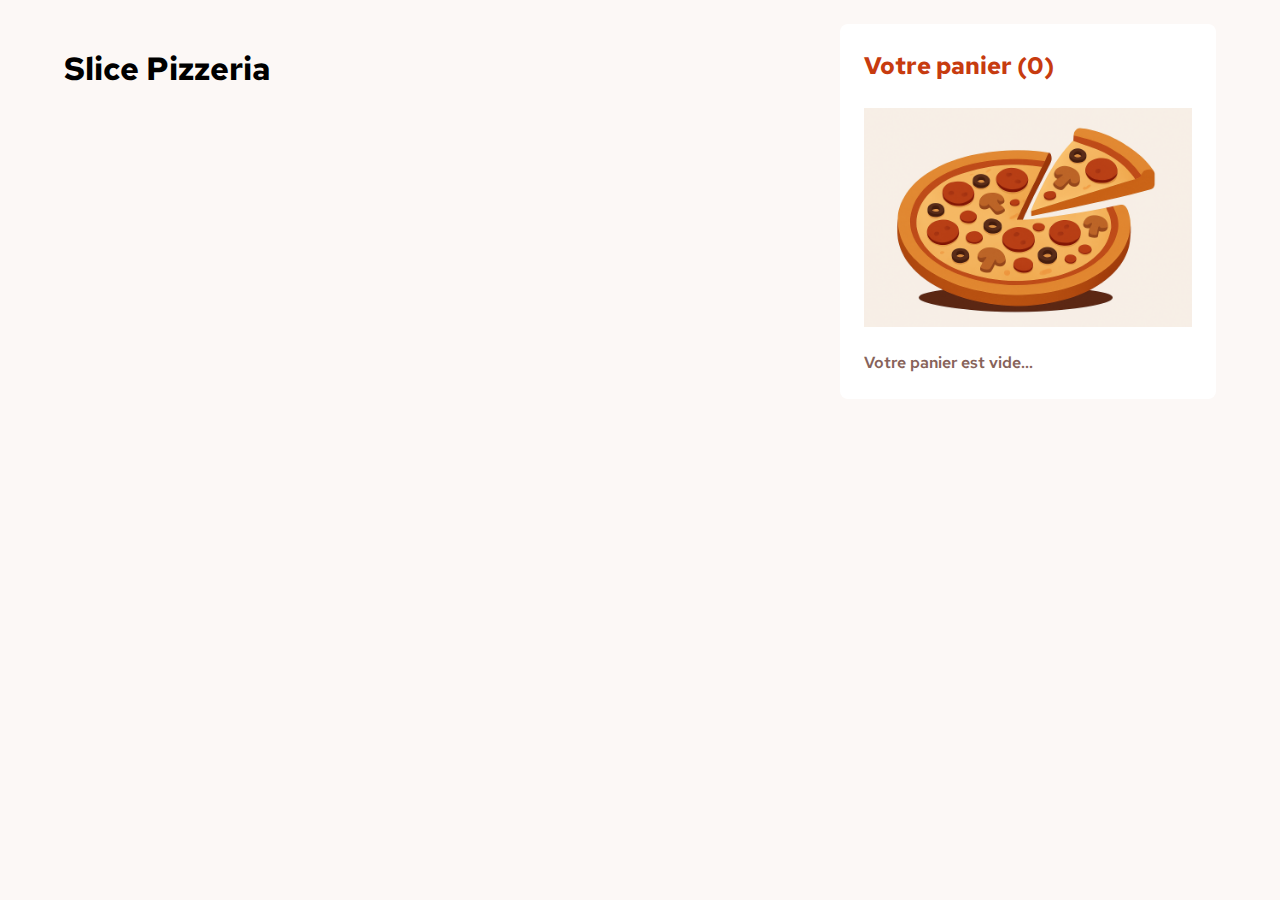
==== index.html @ 66b96045 "0.0.1" ====
<!DOCTYPE html>
<html lang="FR-fr">
  <head>
    <meta charset="UTF-8" />
    <meta name="viewport" content="width=device-width, initial-scale=1.0" />

    <title>Eden School - Slice Pizzeria</title>

    <link rel="preconnect" href="https://fonts.googleapis.com" />
    <link rel="preconnect" href="https://fonts.gstatic.com" crossorigin />
    <link
      href="https://fonts.googleapis.com/css2?family=Red+Hat+Text:ital,wght@0,300..700;1,300..700&display=swap"
      rel="stylesheet"
    />

    <link rel="stylesheet" href="./css/normalize.css" />
    <link rel="stylesheet" href="./css/reset.css" />
    <link rel="stylesheet" href="./css/main.css" />
  </head>
  <body>
    <main class="main-wrapper">
      <section>
        <h1>Slice Pizzeria</h1>
        <div class="pizzas-wrapper">
          <div class="pizza-item">
            <img
              class="pizza-picture"
              src="https://cdn.dummyjson.com/recipe-images/1.webp"
              alt=""
            />
            <span class="add-to-cart-btn">
              <img
                src="./images/carbon_shopping-cart-plus.svg"
                alt=""
                srcset=""
              />
              Ajouter au panier
            </span>
            <ul class="pizza-infos">
              <li class="pizza-name">Pizza Margarita</li>
              <li class="pizza-price">$16.99</li>
            </ul>
          </div>
          <div class="pizza-item">
            <img
              class="pizza-picture"
              src="https://cdn.dummyjson.com/recipe-images/1.webp"
              alt=""
            />
            <span class="add-to-cart-btn">
              <img
                src="./images/carbon_shopping-cart-plus.svg"
                alt=""
                srcset=""
              />
              Ajouter au panier
            </span>
            <ul class="pizza-infos">
              <li class="pizza-name">Pizza Margarita</li>
              <li class="pizza-price">$16.99</li>
            </ul>
          </div>
          <div class="pizza-item">
            <img
              class="pizza-picture"
              src="https://cdn.dummyjson.com/recipe-images/1.webp"
              alt=""
            />
            <span class="add-to-cart-btn">
              <img
                src="./images/carbon_shopping-cart-plus.svg"
                alt=""
                srcset=""
              />
              Ajouter au panier
            </span>
            <ul class="pizza-infos">
              <li class="pizza-name">Pizza Margarita</li>
              <li class="pizza-price">$16.99</li>
            </ul>
          </div>
          <div class="pizza-item">
            <img
              class="pizza-picture"
              src="https://cdn.dummyjson.com/recipe-images/1.webp"
              alt=""
            />
            <span class="add-to-cart-btn">
              <img
                src="./images/carbon_shopping-cart-plus.svg"
                alt=""
                srcset=""
              />
              Ajouter au panier
            </span>
            <ul class="pizza-infos">
              <li class="pizza-name">Pizza Margarita</li>
              <li class="pizza-price">$16.99</li>
            </ul>
          </div>
          <div class="pizza-item">
            <img
              class="pizza-picture"
              src="https://cdn.dummyjson.com/recipe-images/1.webp"
              alt=""
            />
            <span class="add-to-cart-btn">
              <img
                src="./images/carbon_shopping-cart-plus.svg"
                alt=""
                srcset=""
              />
              Ajouter au panier
            </span>
            <ul class="pizza-infos">
              <li class="pizza-name">Pizza Margarita</li>
              <li class="pizza-price">$16.99</li>
            </ul>
          </div>
          <div class="pizza-item">
            <img
              class="pizza-picture"
              src="https://cdn.dummyjson.com/recipe-images/1.webp"
              alt=""
            />
            <span class="add-to-cart-btn">
              <img
                src="./images/carbon_shopping-cart-plus.svg"
                alt=""
                srcset=""
              />
              Ajouter au panier
            </span>
            <ul class="pizza-infos">
              <li class="pizza-name">Pizza Margarita</li>
              <li class="pizza-price">$16.99</li>
            </ul>
          </div>
          <div class="pizza-item">
            <img
              class="pizza-picture"
              src="https://cdn.dummyjson.com/recipe-images/1.webp"
              alt=""
            />
            <span class="add-to-cart-btn">
              <img
                src="./images/carbon_shopping-cart-plus.svg"
                alt=""
                srcset=""
              />
              Ajouter au panier
            </span>
            <ul class="pizza-infos">
              <li class="pizza-name">Pizza Margarita</li>
              <li class="pizza-price">$16.99</li>
            </ul>
          </div>
          <div class="pizza-item">
            <img
              class="pizza-picture"
              src="https://cdn.dummyjson.com/recipe-images/1.webp"
              alt=""
            />
            <span class="add-to-cart-btn">
              <img
                src="./images/carbon_shopping-cart-plus.svg"
                alt=""
                srcset=""
              />
              Ajouter au panier
            </span>
            <ul class="pizza-infos">
              <li class="pizza-name">Pizza Margarita</li>
              <li class="pizza-price">$16.99</li>
            </ul>
          </div>
          <div class="pizza-item">
            <img
              class="pizza-picture"
              src="https://cdn.dummyjson.com/recipe-images/1.webp"
              alt=""
            />
            <span class="add-to-cart-btn">
              <img
                src="./images/carbon_shopping-cart-plus.svg"
                alt=""
                srcset=""
              />
              Ajouter au panier
            </span>
            <ul class="pizza-infos">
              <li class="pizza-name">Pizza Margarita</li>
              <li class="pizza-price">$16.99</li>
            </ul>
          </div>
        </div>
      </section>
      <aside class="basket-aside">
        <h2>Votre panier (<span class="basket-aside-size">0</span>)</h2>
        <div class="empty-basket">
          <img src="./images/pizza.png" alt="" />
          <p>Votre panier est vide...</p>
        </div>
      </aside>
    </main>
    <script src="./js/app.js"></script>
  </body>
</html>
---- css/main.css ----
:root {
  --beaver: #87635a;
  --black: #000;
  --clam-shell: #caafa7;
  --dawn-pink: #f5eeec;
  --fantasy: #fcf8f6;
  --graphite: #260f08;
  --mountain-meadow: #1ea575;
  --parlap: #ad8a85;
  --tia-maria: #c73b0f;
  --white: #fff;

  --red-hat-ff: "Red Hat Text", sans-serif;
}

.hidden {
  display: none !important;
}

body {
  background-color: var(--fantasy);
  padding-bottom: 24px;
  font-family: var(--red-hat-ff);
}

.main-wrapper {
  margin-left: auto;
  margin-right: auto;
  width: 90%;
}

.pizzas-wrapper {
  display: grid;
  gap: 24px;
  margin-bottom: 40px;
}

.pizza-picture {
  border-radius: 8px;
  height: 212px;
  object-fit: cover;
  width: 100%;
  border: 2px solid var(--fantasy);
}

.pizza-picture-active {
  border: 2px solid var(--tia-maria);
}

.add-to-cart-btn {
  align-items: center;
  background-color: var(--white);
  border-radius: 24px;
  border: 1px solid var(--beaver);
  min-width: 160px;
  min-height: 40px;
  cursor: pointer;
  display: flex;
  font-size: 14px;
  gap: 8px;
  justify-content: center;
  margin-left: auto;
  margin-right: auto;
  padding: 8px 24px;
  position: relative;
  top: -20px;
  width: fit-content;
  font-weight: 600;
}

.add-to-cart-btn-active {
  background-color: var(--tia-maria);
  border: 1px solid var(--tia-maria);
  color: var(--white);
  border: none;
  min-width: 160px;
  justify-content: space-between;
  cursor: default;
  padding: 8px 12px;
}

.add-to-cart-btn_sub-btn {
  cursor: pointer;
}

.pizza-infos {
  list-style-type: none;
  padding-left: 0;
}

.pizza-price {
  color: var(--tia-maria);
  font-weight: 700;
}

.basket-aside {
  background-color: var(--white);
  padding: 24px;
  border-radius: 8px;
}

.basket-aside h2 {
  color: var(--tia-maria);
  font-weight: 700;
  margin-bottom: 24px;
}

.empty-basket img {
  max-height: 256px;
}

.empty-basket p {
  margin-top: 24px;
  font-weight: 600;
  color: var(--beaver);
}

.basket-products {
  list-style-type: none;
  padding-left: 0;
}

.basket-product-item {
  position: relative;
  display: flex;
  flex-direction: column;
  margin-bottom: 16px;
  padding-bottom: 16px;
  border-bottom: 1px solid var(--dawn-pink);
}

.basket-product-item-name {
  font-weight: 600;
  display: inline-block;
  margin-bottom: 8px;
}

.basket-product-details-quantity {
  color: var(--tia-maria);
  display: inline-block;
  margin-right: 8px;
  font-weight: 600;
}

.basket-product-details-unit-price {
  color: var(--parlap);
  display: inline-block;
  margin-right: 8px;
  font-weight: 400;
}

.basket-product-details-total-price {
  color: var(--beaver);
  font-weight: 600;
}

.basket-product-remove-icon {
  position: absolute;
  right: 0;
  top: 40%;
  transform: translateY(-50%);
  cursor: pointer;
}

.total-order {
  display: flex;
  justify-content: space-between;
  align-items: center;
  margin-bottom: 16px;
}

.total-order-price {
  font-weight: 700;
  font-size: 32px;
}

.delivery-info {
  background-color: var(--dawn-pink);
  padding: 12px 16px;
  text-align: center;
  font-weight: 300;
  margin-bottom: 24px;
  border-radius: 4px;
}

.delivery-info span {
  font-weight: 600;
}

.confirm-order-btn,
.new-order-btn {
  background-color: var(--tia-maria);
  color: var(--white);
  display: block;
  text-align: center;
  padding-top: 12px;
  padding-bottom: 12px;
  text-decoration: none;
  border-radius: 24px;
}

.body-full {
  overflow: hidden;
}

.order-modal-wrapper {
  position: absolute;
  left: 0;
  bottom: 0;
  height: 100vh;
  width: 100vw;
  background-color: rgba(0, 0, 0, 0.4);
  content: "";
}

.order-modal {
  position: absolute;
  left: 0;
  bottom: 0;
  height: 80vh;
  width: 100vw;
  background-color: var(--white);
  content: "";
  z-index: 10;
  padding: 40px 24px 24px;
  overflow: scroll;
}

.order-modal-title {
  font-size: 42px;
  font-weight: 700;
  line-height: 48px;
  margin-bottom: 8px;
  margin-top: 24px;
}

.order-modal-subtitle {
  color: var(--beaver);
  margin-bottom: 24px;
}

.order-detail {
  list-style-type: none;
  padding-left: 0;
  background-color: var(--fantasy);
  padding: 24px;
  margin-bottom: 16px;
}

.order-detail-product-item {
  display: grid;
  grid-template-columns: 48px auto auto auto auto;
  grid-template-areas:
    "product-image product-name product-name product-name product-total-price"
    "product-image product-quantity product-unit-price product-unit-price product-total-price";
  gap: 8px 12px;
  margin-bottom: 24px;
  padding-bottom: 24px;
  border-bottom: 1px solid var(--dawn-pink);
  align-items: center;
}

.order-detail-product-image {
  grid-area: product-image;
  width: 100%;
  height: auto;
  object-fit: cover;
  border-radius: 4px;
  display: block;
}

.order-detail-product-name {
  grid-area: product-name;
  font-weight: 700;
}

.order-detail-product-quantity {
  grid-area: product-quantity;
  color: var(--tia-maria);
  font-weight: 600;
}

.order-detail-product-unit-price {
  grid-area: product-unit-price;
  color: var(--beaver);
}

.order-detail-product-total-price {
  grid-area: product-total-price;
  align-self: center;
  justify-self: right;
  font-weight: 600;
}

.order-detail-total-price {
  display: flex;
  align-items: center;
  justify-content: space-between;
}

@media screen and (min-width: 768px) {
  .pizzas-wrapper {
    grid-template-columns: repeat(3, 1fr);
  }

  .order-modal {
    left: 50%;
    bottom: 50%;
    height: fit-content;
    width: 90%;
    transform: translate(-50%, 50%);
    border-radius: 8px;
  }
}

@media screen and (min-width: 1024px) {
  .main-wrapper {
    display: grid;
    grid-template-columns: 2fr 1fr;
    gap: 24px;
    padding-top: 24px;
  }

  .basket-aside {
    height: max-content;
    position: sticky;
    top: 24px;
  }

  .order-modal {
    width: 640px;
  }
}
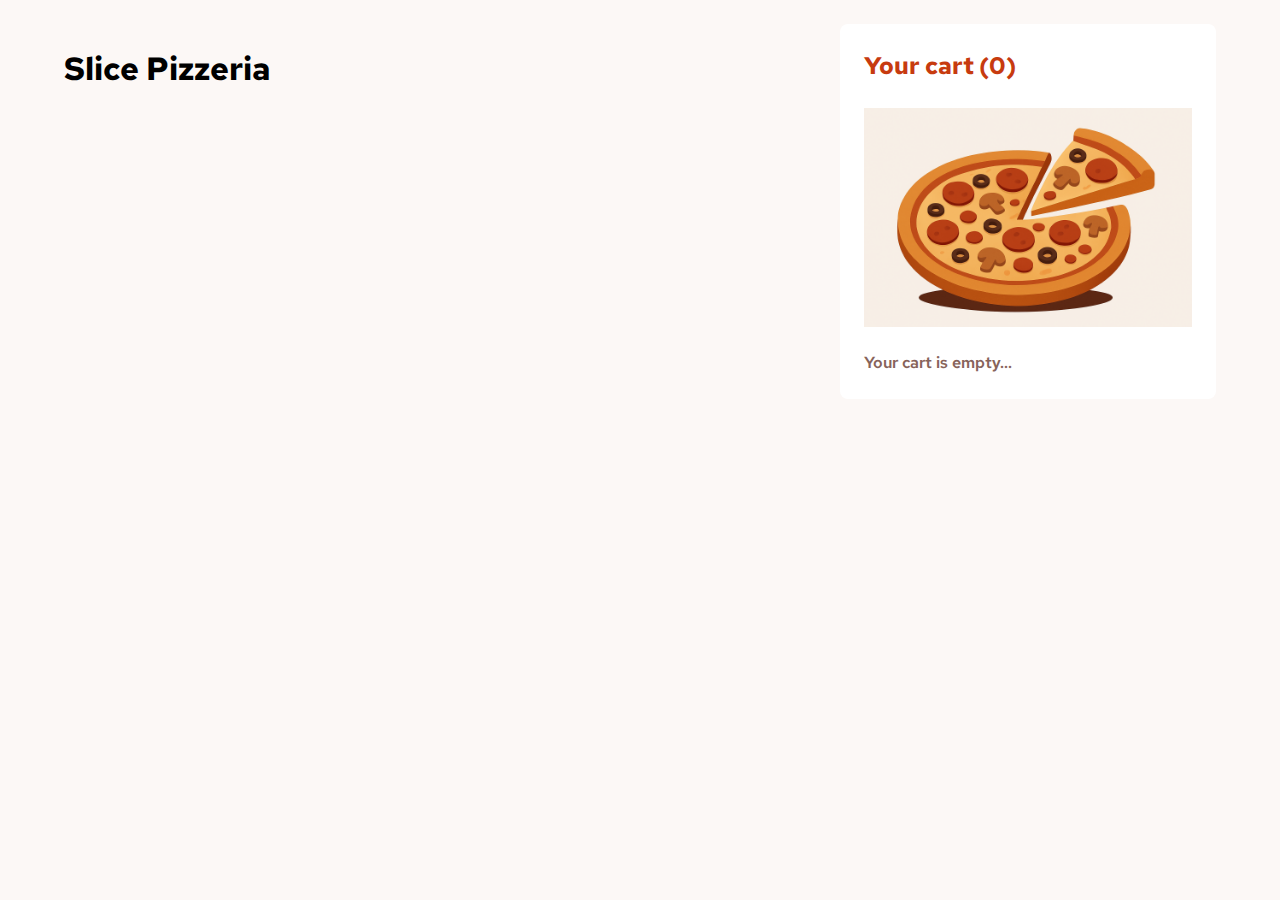
==== commit 60a9cb30: "0.0.2" ====
--- a/index.html
+++ b/index.html
@@ -196,10 +196,21 @@
         </div>
       </section>
       <aside class="basket-aside">
-        <h2>Votre panier (<span class="basket-aside-size">0</span>)</h2>
+        <h2>Your cart (<span class="basket-aside-size">0</span>)</h2>
         <div class="empty-basket">
           <img src="./images/pizza.png" alt="" />
-          <p>Votre panier est vide...</p>
+          <p>Your cart is empty...</p>
+        </div>
+        <div class="baskets-with-pizza hidden">
+          <ul class="basket-products"></ul>
+          <p class="total-order">
+            <span class="total-order-title">Order total</span>
+            <span class="total-order-price">$46.50</span>
+          </p>
+          <p class="delivery-info">
+            This is a <span>carbon neutral</span> delivery
+          </p>
+          <a href="#" class="confirm-order-btn"> Confirm order </a>
         </div>
       </aside>
     </main>
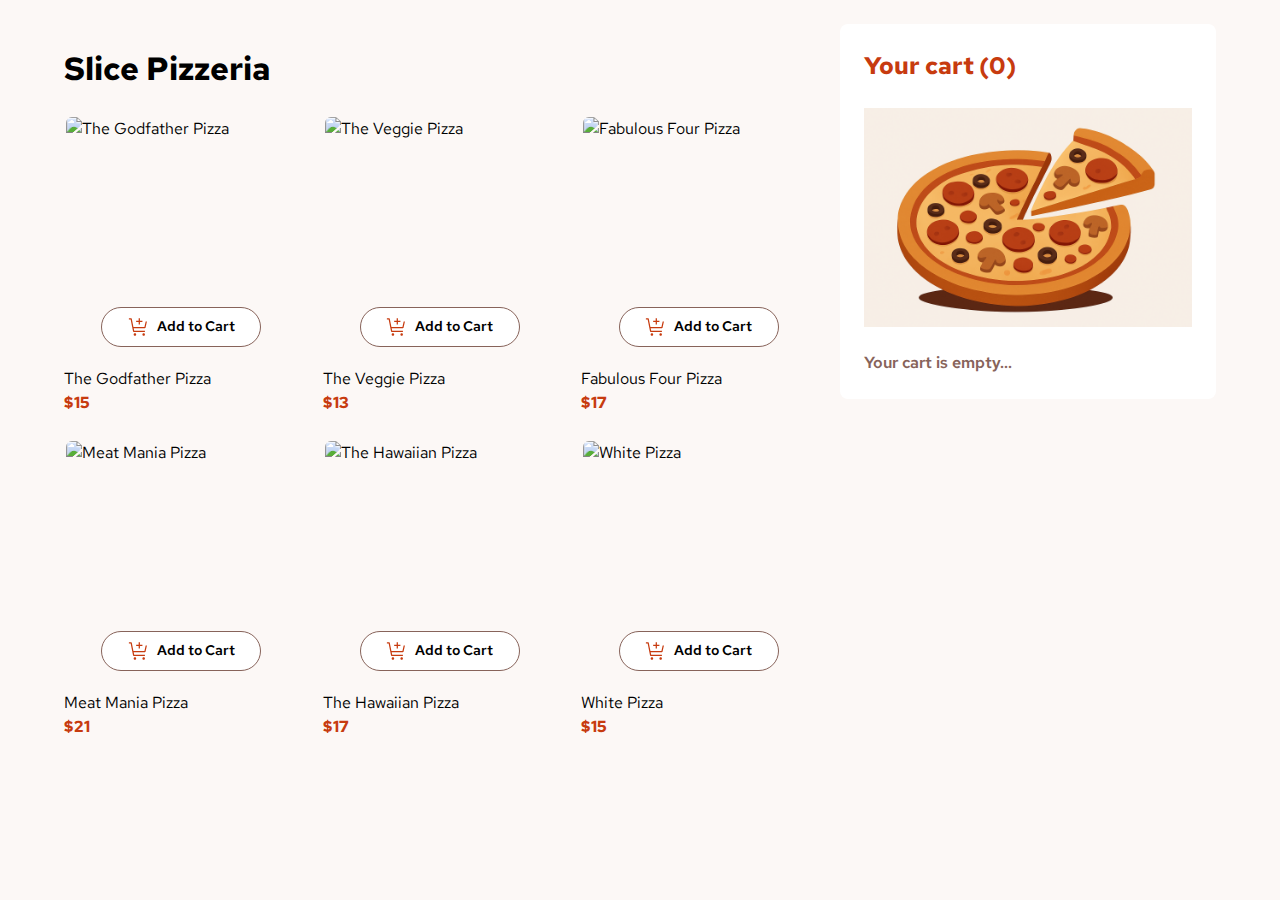
==== commit 6fa14758: "0.0.3" ====
--- a/index.html
+++ b/index.html
@@ -205,7 +205,7 @@
           <ul class="basket-products"></ul>
           <p class="total-order">
             <span class="total-order-title">Order total</span>
-            <span class="total-order-price">$46.50</span>
+            <span class="total-order-price">$0.00</span>
           </p>
           <p class="delivery-info">
             This is a <span>carbon neutral</span> delivery
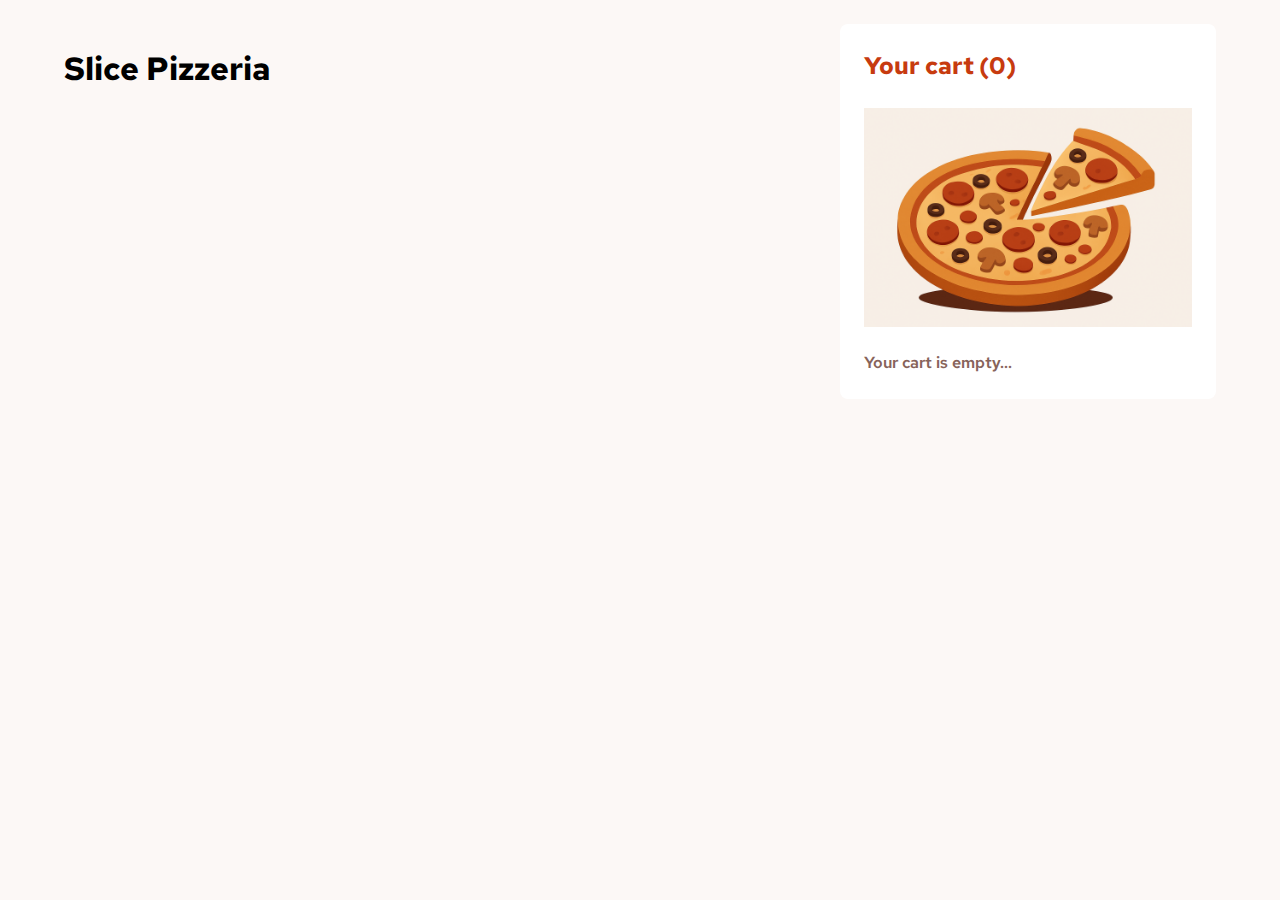
==== commit 61079559: "touche pas ça marche" ====
--- a/index.html
+++ b/index.html
@@ -214,6 +214,53 @@
         </div>
       </aside>
     </main>
+    <div class="order-modal-wrapper hidden">
+      <div class="order-modal">
+        <img src="../images/carbon_checkmark-outline.svg" alt="" />
+        <p class="order-modal-title">Order Confirmed</p>
+        <p class="order-modal-subtitle">We hope you enjoy your food!</p>
+        <ul class="order-detail">
+          <li class="order-detail-product-item">
+            <img
+              class="order-detail-product-image"
+              src="https://cdn.dummyjson.com/recipe-images/1.webp"
+              alt=""
+            />
+            <span class="order-detail-product-name">Pizza aux anchois</span>
+            <span class="order-detail-product-quantity">1x</span>
+            <span class="order-detail-product-unit-price">@ $5.50</span>
+            <span class="order-detail-product-total-price">$15.50</span>
+          </li>
+          <li class="order-detail-product-item">
+            <img
+              class="order-detail-product-image"
+              src="https://cdn.dummyjson.com/recipe-images/1.webp"
+              alt=""
+            />
+            <span class="order-detail-product-name">Pizza aux anchois</span>
+            <span class="order-detail-product-quantity">1x</span>
+            <span class="order-detail-product-unit-price">@ $5.50</span>
+            <span class="order-detail-product-total-price">$15.50</span>
+          </li>
+          <li class="order-detail-product-item">
+            <img
+              class="order-detail-product-image"
+              src="https://cdn.dummyjson.com/recipe-images/1.webp"
+              alt=""
+            />
+            <span class="order-detail-product-name">Pizza aux anchois</span>
+            <span class="order-detail-product-quantity">1x</span>
+            <span class="order-detail-product-unit-price">@ $5.50</span>
+            <span class="order-detail-product-total-price">$15.50</span>
+          </li>
+          <li class="order-detail-total-price">
+            <span class="total-order-title">Order total</span>
+            <span class="total-order-price">$46.50</span>
+          </li>
+        </ul>
+        <a class="new-order-btn" href="#">Start new order</a>
+      </div>
+    </div>
     <script src="./js/app.js"></script>
   </body>
 </html>
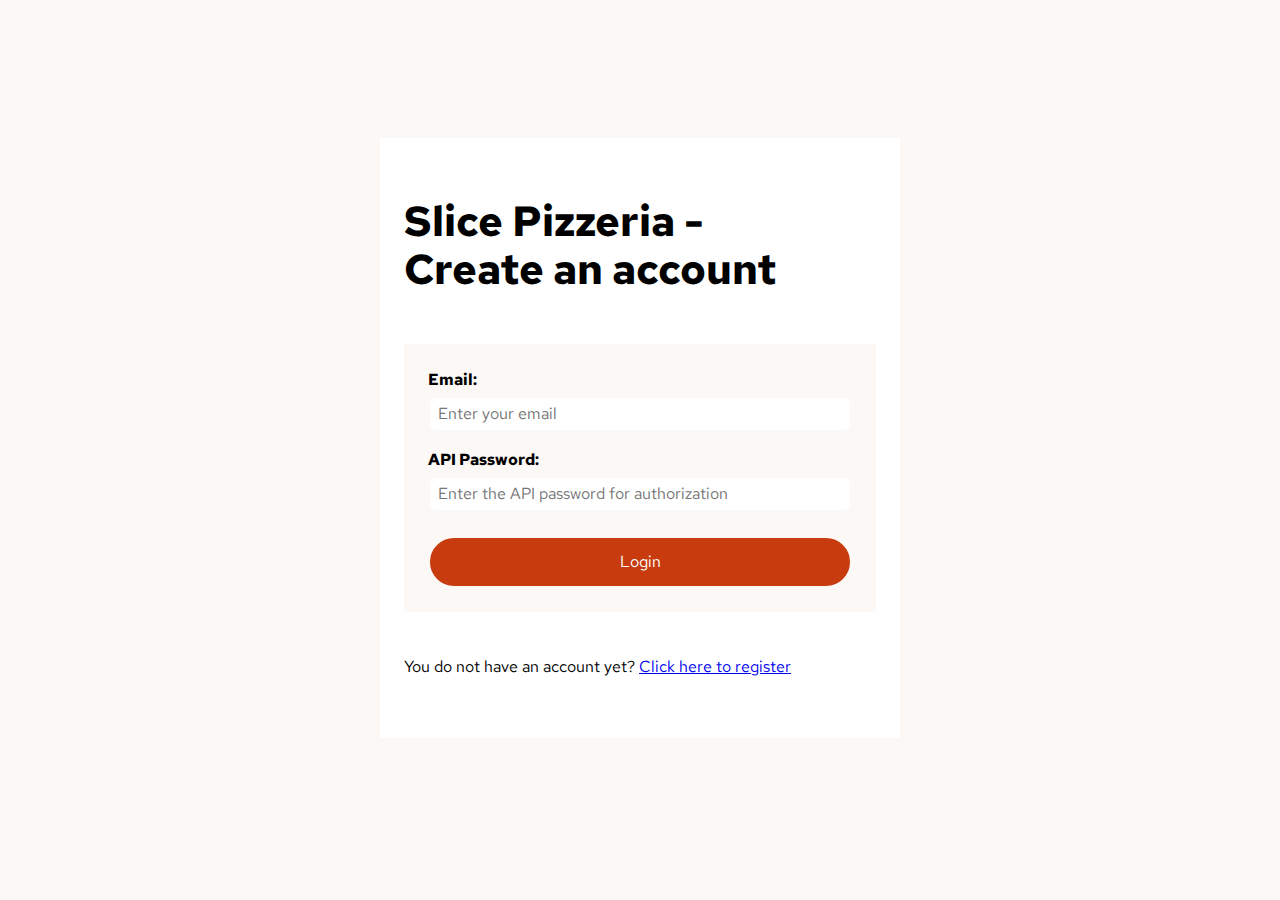
==== commit 69e84956: "Fin fix 2" ====
--- a/index.html
+++ b/index.html
@@ -1,10 +1,10 @@
 <!DOCTYPE html>
-<html lang="FR-fr">
+<html lang="en">
   <head>
     <meta charset="UTF-8" />
     <meta name="viewport" content="width=device-width, initial-scale=1.0" />
 
-    <title>Eden School - Slice Pizzeria</title>
+    <title>Eden School - Slice Pizzeria - Login</title>
 
     <link rel="preconnect" href="https://fonts.googleapis.com" />
     <link rel="preconnect" href="https://fonts.gstatic.com" crossorigin />
@@ -15,252 +15,38 @@
 
     <link rel="stylesheet" href="./css/normalize.css" />
     <link rel="stylesheet" href="./css/reset.css" />
-    <link rel="stylesheet" href="./css/main.css" />
+    <link rel="stylesheet" href="./css/login.css" />
   </head>
   <body>
-    <main class="main-wrapper">
-      <section>
-        <h1>Slice Pizzeria</h1>
-        <div class="pizzas-wrapper">
-          <div class="pizza-item">
-            <img
-              class="pizza-picture"
-              src="https://cdn.dummyjson.com/recipe-images/1.webp"
-              alt=""
-            />
-            <span class="add-to-cart-btn">
-              <img
-                src="./images/carbon_shopping-cart-plus.svg"
-                alt=""
-                srcset=""
-              />
-              Ajouter au panier
-            </span>
-            <ul class="pizza-infos">
-              <li class="pizza-name">Pizza Margarita</li>
-              <li class="pizza-price">$16.99</li>
-            </ul>
-          </div>
-          <div class="pizza-item">
-            <img
-              class="pizza-picture"
-              src="https://cdn.dummyjson.com/recipe-images/1.webp"
-              alt=""
-            />
-            <span class="add-to-cart-btn">
-              <img
-                src="./images/carbon_shopping-cart-plus.svg"
-                alt=""
-                srcset=""
-              />
-              Ajouter au panier
-            </span>
-            <ul class="pizza-infos">
-              <li class="pizza-name">Pizza Margarita</li>
-              <li class="pizza-price">$16.99</li>
-            </ul>
-          </div>
-          <div class="pizza-item">
-            <img
-              class="pizza-picture"
-              src="https://cdn.dummyjson.com/recipe-images/1.webp"
-              alt=""
-            />
-            <span class="add-to-cart-btn">
-              <img
-                src="./images/carbon_shopping-cart-plus.svg"
-                alt=""
-                srcset=""
-              />
-              Ajouter au panier
-            </span>
-            <ul class="pizza-infos">
-              <li class="pizza-name">Pizza Margarita</li>
-              <li class="pizza-price">$16.99</li>
-            </ul>
-          </div>
-          <div class="pizza-item">
-            <img
-              class="pizza-picture"
-              src="https://cdn.dummyjson.com/recipe-images/1.webp"
-              alt=""
-            />
-            <span class="add-to-cart-btn">
-              <img
-                src="./images/carbon_shopping-cart-plus.svg"
-                alt=""
-                srcset=""
-              />
-              Ajouter au panier
-            </span>
-            <ul class="pizza-infos">
-              <li class="pizza-name">Pizza Margarita</li>
-              <li class="pizza-price">$16.99</li>
-            </ul>
-          </div>
-          <div class="pizza-item">
-            <img
-              class="pizza-picture"
-              src="https://cdn.dummyjson.com/recipe-images/1.webp"
-              alt=""
-            />
-            <span class="add-to-cart-btn">
-              <img
-                src="./images/carbon_shopping-cart-plus.svg"
-                alt=""
-                srcset=""
-              />
-              Ajouter au panier
-            </span>
-            <ul class="pizza-infos">
-              <li class="pizza-name">Pizza Margarita</li>
-              <li class="pizza-price">$16.99</li>
-            </ul>
-          </div>
-          <div class="pizza-item">
-            <img
-              class="pizza-picture"
-              src="https://cdn.dummyjson.com/recipe-images/1.webp"
-              alt=""
-            />
-            <span class="add-to-cart-btn">
-              <img
-                src="./images/carbon_shopping-cart-plus.svg"
-                alt=""
-                srcset=""
-              />
-              Ajouter au panier
-            </span>
-            <ul class="pizza-infos">
-              <li class="pizza-name">Pizza Margarita</li>
-              <li class="pizza-price">$16.99</li>
-            </ul>
-          </div>
-          <div class="pizza-item">
-            <img
-              class="pizza-picture"
-              src="https://cdn.dummyjson.com/recipe-images/1.webp"
-              alt=""
-            />
-            <span class="add-to-cart-btn">
-              <img
-                src="./images/carbon_shopping-cart-plus.svg"
-                alt=""
-                srcset=""
-              />
-              Ajouter au panier
-            </span>
-            <ul class="pizza-infos">
-              <li class="pizza-name">Pizza Margarita</li>
-              <li class="pizza-price">$16.99</li>
-            </ul>
-          </div>
-          <div class="pizza-item">
-            <img
-              class="pizza-picture"
-              src="https://cdn.dummyjson.com/recipe-images/1.webp"
-              alt=""
-            />
-            <span class="add-to-cart-btn">
-              <img
-                src="./images/carbon_shopping-cart-plus.svg"
-                alt=""
-                srcset=""
-              />
-              Ajouter au panier
-            </span>
-            <ul class="pizza-infos">
-              <li class="pizza-name">Pizza Margarita</li>
-              <li class="pizza-price">$16.99</li>
-            </ul>
-          </div>
-          <div class="pizza-item">
-            <img
-              class="pizza-picture"
-              src="https://cdn.dummyjson.com/recipe-images/1.webp"
-              alt=""
-            />
-            <span class="add-to-cart-btn">
-              <img
-                src="./images/carbon_shopping-cart-plus.svg"
-                alt=""
-                srcset=""
-              />
-              Ajouter au panier
-            </span>
-            <ul class="pizza-infos">
-              <li class="pizza-name">Pizza Margarita</li>
-              <li class="pizza-price">$16.99</li>
-            </ul>
-          </div>
-        </div>
-      </section>
-      <aside class="basket-aside">
-        <h2>Your cart (<span class="basket-aside-size">0</span>)</h2>
-        <div class="empty-basket">
-          <img src="./images/pizza.png" alt="" />
-          <p>Your cart is empty...</p>
-        </div>
-        <div class="baskets-with-pizza hidden">
-          <ul class="basket-products"></ul>
-          <p class="total-order">
-            <span class="total-order-title">Order total</span>
-            <span class="total-order-price">$0.00</span>
-          </p>
-          <p class="delivery-info">
-            This is a <span>carbon neutral</span> delivery
-          </p>
-          <a href="#" class="confirm-order-btn"> Confirm order </a>
-        </div>
-      </aside>
+    <main>
+      <h1>Slice Pizzeria - Create an account</h1>
+      <form class="login-form">
+        <label for="email">Email: </label>
+        <input
+          id="input-email"
+          type="text"
+          placeholder="Enter your email"
+          name="email"
+          required
+        />
+
+        <label for="apipassword">API Password: </label>
+        <input
+          id="input-api-password"
+          type="password"
+          placeholder="Enter the API password for authorization"
+          name="apipassword"
+          required
+        />
+
+        <input id="input-submit" type="submit" value="Login" />
+      </form>
+
+      <p>
+        You do not have an account yet?
+        <a href="./pages/register.html">Click here to register</a>
+      </p>
     </main>
-    <div class="order-modal-wrapper hidden">
-      <div class="order-modal">
-        <img src="../images/carbon_checkmark-outline.svg" alt="" />
-        <p class="order-modal-title">Order Confirmed</p>
-        <p class="order-modal-subtitle">We hope you enjoy your food!</p>
-        <ul class="order-detail">
-          <li class="order-detail-product-item">
-            <img
-              class="order-detail-product-image"
-              src="https://cdn.dummyjson.com/recipe-images/1.webp"
-              alt=""
-            />
-            <span class="order-detail-product-name">Pizza aux anchois</span>
-            <span class="order-detail-product-quantity">1x</span>
-            <span class="order-detail-product-unit-price">@ $5.50</span>
-            <span class="order-detail-product-total-price">$15.50</span>
-          </li>
-          <li class="order-detail-product-item">
-            <img
-              class="order-detail-product-image"
-              src="https://cdn.dummyjson.com/recipe-images/1.webp"
-              alt=""
-            />
-            <span class="order-detail-product-name">Pizza aux anchois</span>
-            <span class="order-detail-product-quantity">1x</span>
-            <span class="order-detail-product-unit-price">@ $5.50</span>
-            <span class="order-detail-product-total-price">$15.50</span>
-          </li>
-          <li class="order-detail-product-item">
-            <img
-              class="order-detail-product-image"
-              src="https://cdn.dummyjson.com/recipe-images/1.webp"
-              alt=""
-            />
-            <span class="order-detail-product-name">Pizza aux anchois</span>
-            <span class="order-detail-product-quantity">1x</span>
-            <span class="order-detail-product-unit-price">@ $5.50</span>
-            <span class="order-detail-product-total-price">$15.50</span>
-          </li>
-          <li class="order-detail-total-price">
-            <span class="total-order-title">Order total</span>
-            <span class="total-order-price">$46.50</span>
-          </li>
-        </ul>
-        <a class="new-order-btn" href="#">Start new order</a>
-      </div>
-    </div>
-    <script src="./js/app.js"></script>
+    <script src="./js/login.js"></script>
   </body>
 </html>
--- a/css/login.css
+++ b/css/login.css
@@ -0,0 +1,89 @@
+:root {
+  --beaver: #87635a;
+  --black: #000;
+  --clam-shell: #caafa7;
+  --dawn-pink: #f5eeec;
+  --fantasy: #fcf8f6;
+  --graphite: #260f08;
+  --mountain-meadow: #1ea575;
+  --parlap: #ad8a85;
+  --tia-maria: #c73b0f;
+  --white: #fff;
+
+  --red-hat-ff: "Red Hat Text", sans-serif;
+}
+
+.hidden {
+  display: none !important;
+}
+
+body {
+  background-color: var(--fantasy);
+  padding-bottom: 24px;
+  font-family: var(--red-hat-ff);
+  min-width: 100vw;
+  min-height: 100vh;
+  display: flex;
+  justify-content: center;
+  align-items: center;
+}
+
+main {
+  background-color: var(--white);
+  min-height: 600px;
+  width: 520px;
+  display: flex;
+  flex-direction: column;
+  justify-content: space-evenly;
+  padding: 32px 24px 32px 24px;
+}
+
+h1 {
+  font-size: 42px;
+  font-weight: 700;
+  line-height: 48px;
+  margin-top: 0;
+  margin-bottom: 24px;
+}
+
+form {
+  background-color: var(--fantasy);
+  padding: 24px;
+  margin-bottom: 16px;
+}
+
+label {
+  display: block;
+  margin-bottom: 4px;
+  font-weight: 700;
+}
+
+input {
+  display: block;
+  width: 100%;
+  margin-bottom: 16px;
+  outline: none;
+  border: 2px solid var(--fantasy);
+  padding: 4px 8px;
+  border-radius: 8px;
+}
+
+.not-filled {
+  border: 2px solid red;
+}
+
+#input-api-password {
+  margin-bottom: 24px;
+}
+
+#input-submit {
+  background-color: var(--tia-maria);
+  color: var(--white);
+  text-align: center;
+  padding-top: 12px;
+  padding-bottom: 12px;
+  text-decoration: none;
+  border-radius: 28px;
+  cursor: pointer;
+  margin-bottom: 0;
+}
